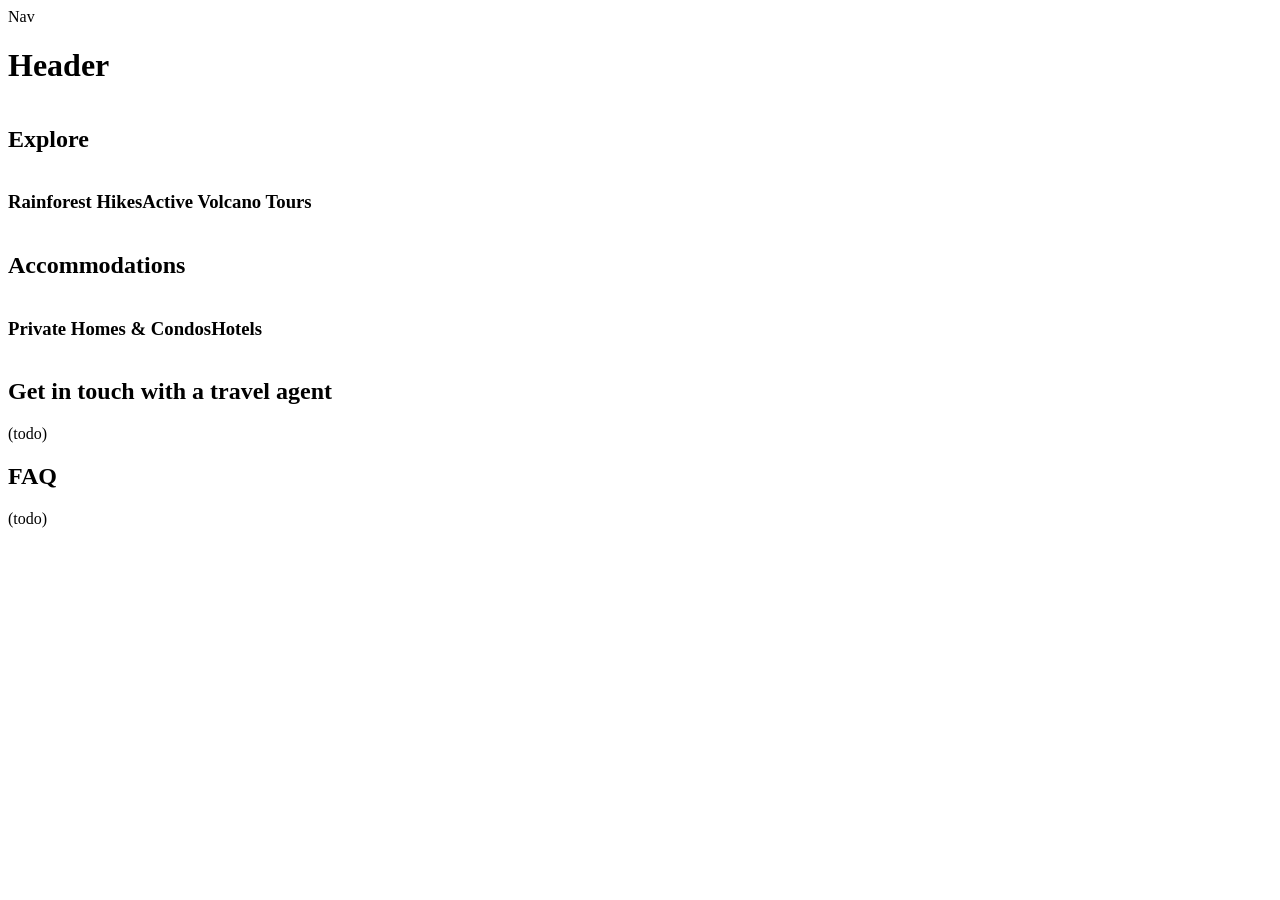
==== index.html @ 8fa53aa5 "Set up basic structure" ====
<!doctype html>
<html lang="en">
  <head>
    <title>Taniti</title>
    <link rel="stylesheet" href="styles.css" />
  </head>
  <body>
    <div class="flex-column">
      <nav>Nav</nav>
      <header><h1>Header</h1></header>
      <main>
        <div>
          <h2>Explore</h2>
          <div class="flex-row">
            <div><h3>Rainforest Hikes</h3></div>
            <div><h3>Active Volcano Tours</h3></div>
          </div>
        </div>
        <div>
          <h2>Accommodations</h2>
          <div class="flex-row">
            <div><h3>Private Homes & Condos</h3></div>
            <div><h3>Hotels</h3></div>
          </div>
        </div>
        <div>
          <h2>Get in touch with a travel agent</h2>
          <form>(todo)</form>
        </div>
        <div>
          <h2>FAQ</h2>
          (todo)
        </div>
      </main>
    </div>
  </body>
</html>
---- styles.css ----
.flex-column {
  display: flex;
  flex-direction: column;
}

.flex-row {
  display: flex;
  flex-direction: row;
}
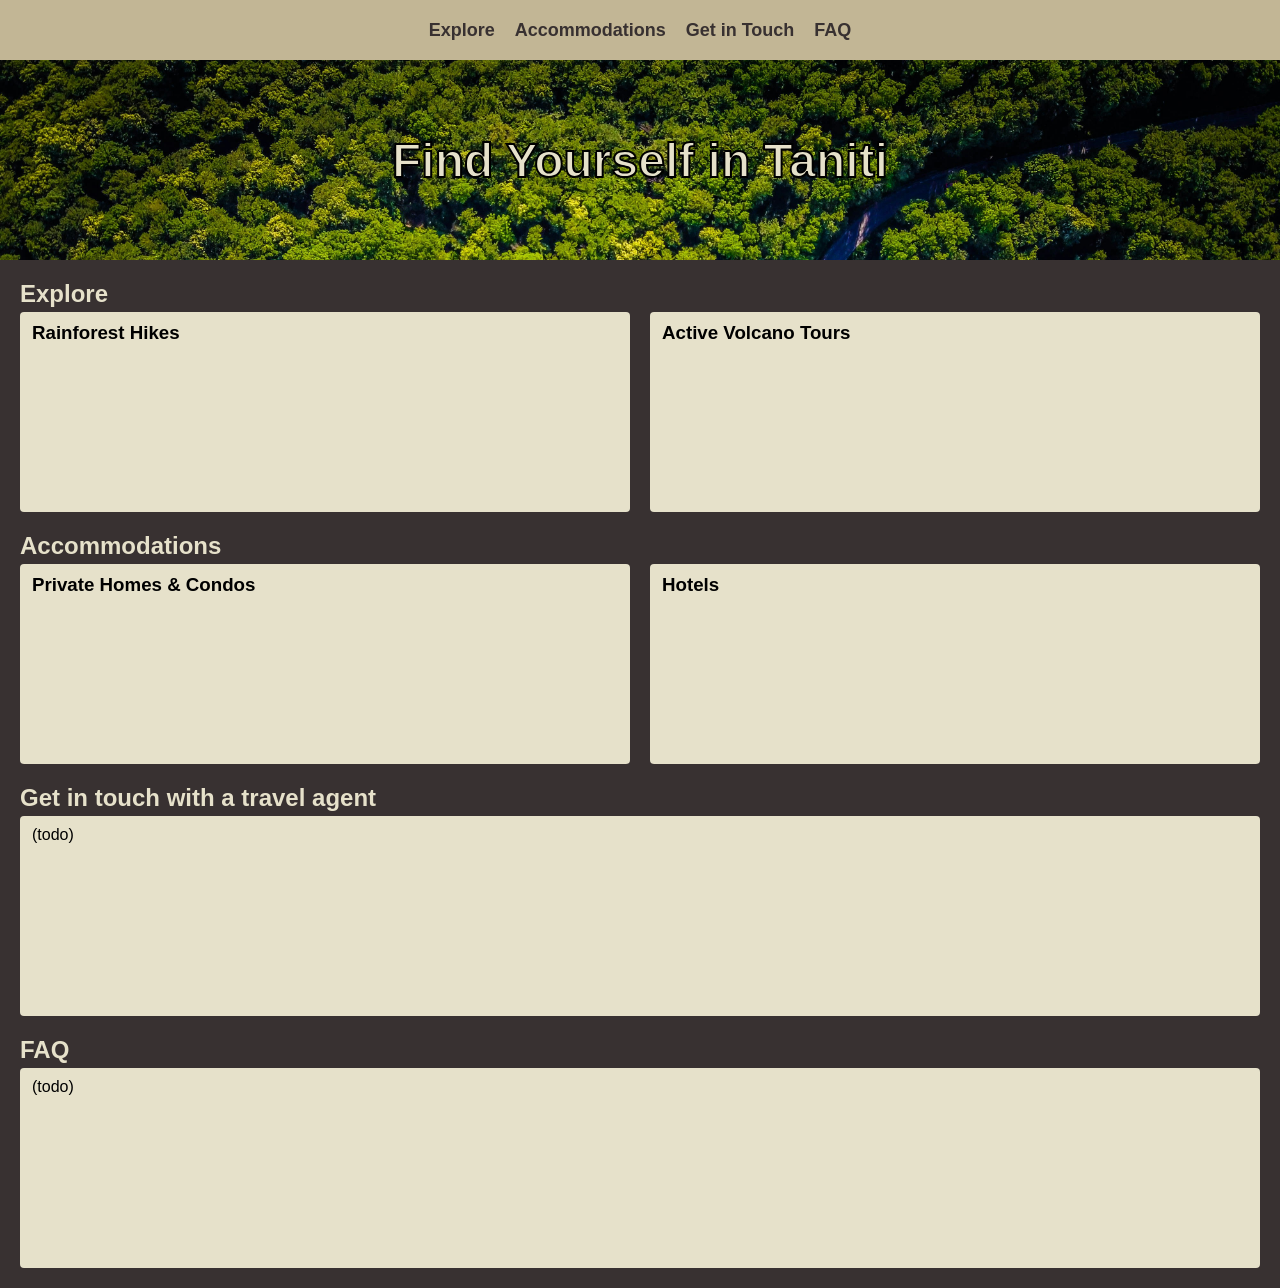
==== commit cd84c226: "Styling" ====
--- a/index.html
+++ b/index.html
@@ -6,30 +6,34 @@
   </head>
   <body>
     <div class="flex-column">
-      <nav>Nav</nav>
-      <header><h1>Header</h1></header>
+      <nav class="flex-row">
+        <a href="#Explore">Explore</a
+        ><a href="#Accommodations">Accommodations</a
+        ><a href="#Touch">Get in Touch</a><a href="#FAQ">FAQ</a>
+      </nav>
+      <header><h1>Find Yourself in Taniti</h1></header>
       <main>
         <div>
-          <h2>Explore</h2>
+          <h2 id="Explore">Explore</h2>
           <div class="flex-row">
-            <div><h3>Rainforest Hikes</h3></div>
-            <div><h3>Active Volcano Tours</h3></div>
+            <div class="card"><h3>Rainforest Hikes</h3></div>
+            <div class="card"><h3>Active Volcano Tours</h3></div>
           </div>
         </div>
         <div>
-          <h2>Accommodations</h2>
+          <h2 id="Accommodations">Accommodations</h2>
           <div class="flex-row">
-            <div><h3>Private Homes & Condos</h3></div>
-            <div><h3>Hotels</h3></div>
+            <div class="card"><h3>Private Homes & Condos</h3></div>
+            <div class="card"><h3>Hotels</h3></div>
           </div>
         </div>
         <div>
-          <h2>Get in touch with a travel agent</h2>
-          <form>(todo)</form>
+          <h2 id="Touch">Get in touch with a travel agent</h2>
+          <div class="card"><form>(todo)</form></div>
         </div>
         <div>
-          <h2>FAQ</h2>
-          (todo)
+          <h2 id="FAQ">FAQ</h2>
+          <div class="card">(todo)</div>
         </div>
       </main>
     </div>
--- a/styles.css
+++ b/styles.css
@@ -1,3 +1,14 @@
+* {
+  margin: 0;
+  padding: 0;
+  box-sizing: border-box;
+}
+
+html {
+  background-color: #383131;
+  font-family: "Roboto", sans-serif;
+}
+
 .flex-column {
   display: flex;
   flex-direction: column;
@@ -5,5 +16,68 @@
 
 .flex-row {
   display: flex;
-  flex-direction: row;
+  gap: 20px;
 }
+
+nav {
+  display: flex;
+  align-items: center;
+  justify-content: center;
+  gap: 20px;
+  height: 60px;
+  background-color: #c2b695;
+  font-size: 18px;
+}
+
+nav a {
+  color: #383131;
+  text-decoration: none;
+  font-weight: bold;
+}
+
+nav a:hover {
+  text-decoration: underline;
+  text-decoration-style: dashed;
+}
+
+header {
+  height: 200px;
+  line-height: 200px;
+  background-color: #343e61;
+  text-align: center;
+  background-image: url("./imgs/vlad-hilitanu-pt7QzB4ZLWw-unsplash.jpg");
+  background-size: cover;
+}
+
+header h1 {
+  display: inline-block;
+  vertical-align: middle;
+  -webkit-text-stroke: 2px #000;
+  font-size: 48px;
+}
+
+h1,
+h2 {
+  color: #e6e1ca;
+}
+
+h2 {
+  margin-bottom: 4px;
+}
+
+main {
+  width: 100%;
+  margin: 0 auto;
+}
+
+main > div {
+  margin: 20px;
+}
+
+.card {
+  height: 200px;
+  background-color: #e6e1ca;
+  border-radius: 4px;
+  flex: 1;
+  padding: 10px 12px;
+}
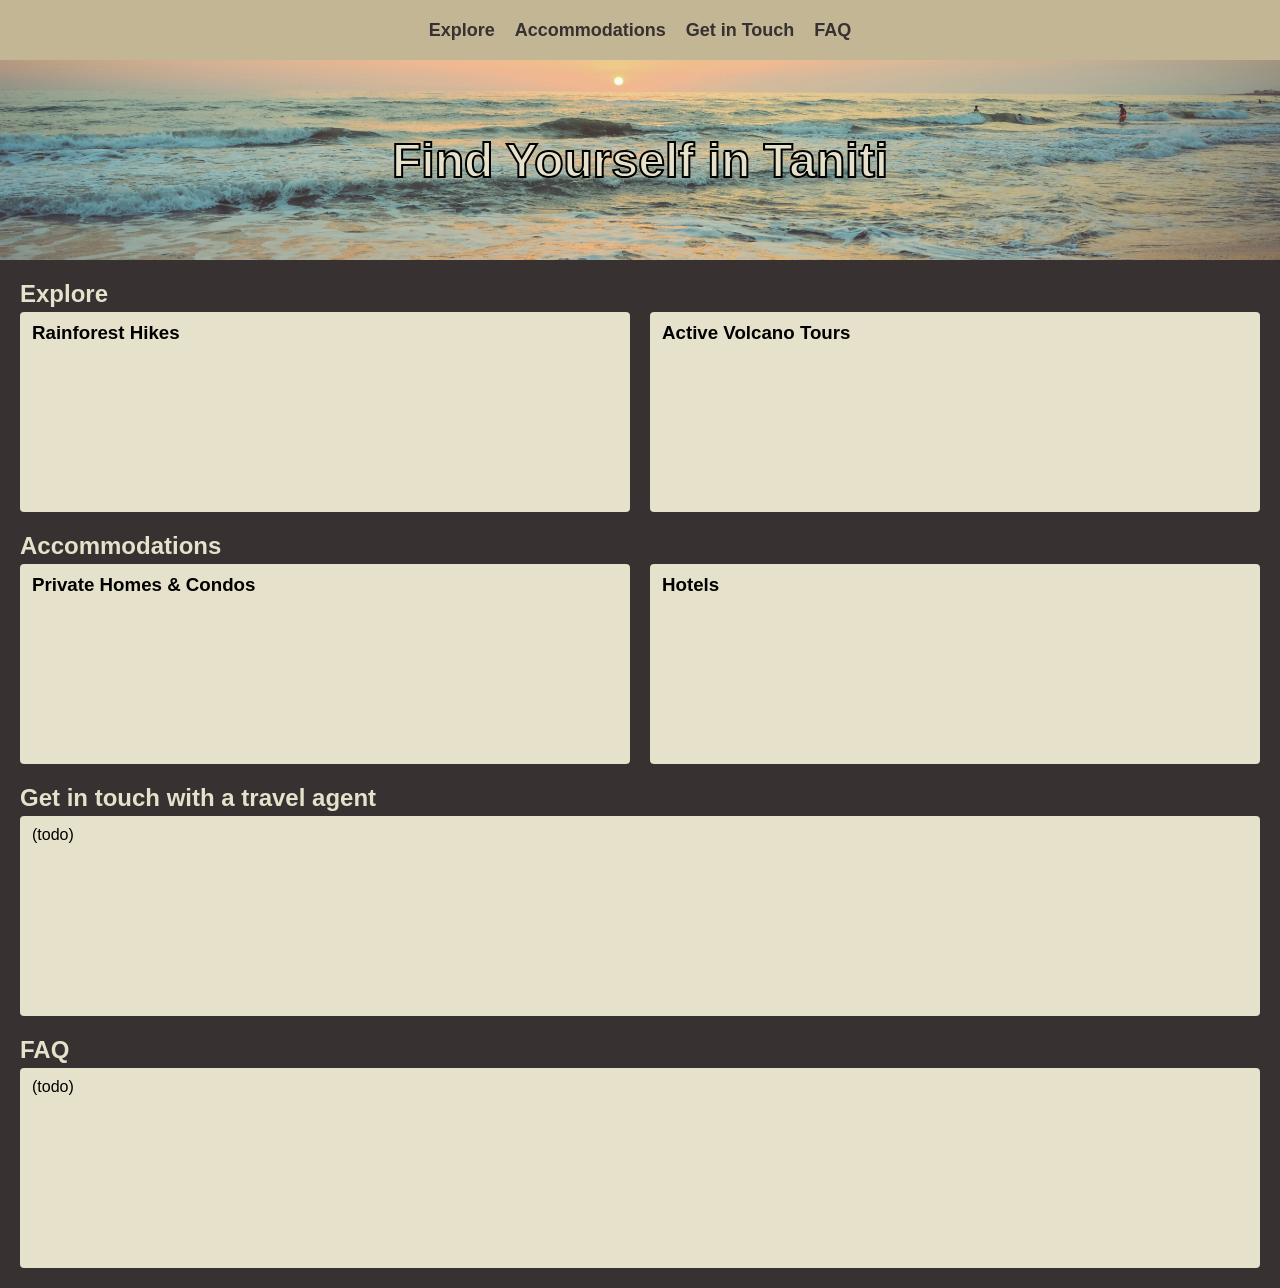
==== commit 75bcd16f: "Add third header image" ====
--- a/index.html
+++ b/index.html
@@ -11,7 +11,12 @@
         ><a href="#Accommodations">Accommodations</a
         ><a href="#Touch">Get in Touch</a><a href="#FAQ">FAQ</a>
       </nav>
-      <header><h1>Find Yourself in Taniti</h1></header>
+      <header>
+        <div class="bg bg1"></div>
+        <div class="bg bg2"></div>
+        <div class="bg bg3"></div>
+        <h1>Find Yourself in Taniti</h1>
+      </header>
       <main>
         <div>
           <h2 id="Explore">Explore</h2>
--- a/styles.css
+++ b/styles.css
@@ -41,19 +41,67 @@
 }
 
 header {
+  position: relative;
   height: 200px;
   line-height: 200px;
   background-color: #343e61;
   text-align: center;
+  overflow: hidden;
+}
+
+header .bg {
+  position: absolute;
+  inset: 0;
+  background-size: cover;
+  background-position: center;
+  background-repeat: no-repeat;
+  will-change: opacity;
+  animation: crossfade 18s ease-in-out infinite;
+}
+
+header .bg1 {
   background-image: url("./imgs/vlad-hilitanu-pt7QzB4ZLWw-unsplash.jpg");
-  background-size: cover;
+  z-index: 0;
+}
+
+header .bg2 {
+  background-image: url("./imgs/alain-bonnardeaux-tLxGw_ITs7k-unsplash.jpg");
+  animation-delay: -6s;
+  z-index: 1;
+}
+
+header .bg3 {
+  background-image: url("./imgs/camille-minouflet-d7M5Xramf8g-unsplash.jpg");
+  background-position: center calc(50% + 20px);
+  animation-delay: -12s;
+  z-index: 2;
 }
 
 header h1 {
+  position: relative;
+  z-index: 3;
   display: inline-block;
   vertical-align: middle;
   -webkit-text-stroke: 2px #000;
-  font-size: 48px;
+  font-size: clamp(1.5rem, 4vw + 1rem, 3rem);
+}
+
+@keyframes crossfade {
+  0% {
+    opacity: 1;
+  }
+  22.222% {
+    opacity: 1;
+  }
+  33.333% {
+    opacity: 0;
+  }
+  88.888% {
+    opacity: 0;
+  }
+  100% {
+    opacity: 1;
+  }
 }
 
 h1,
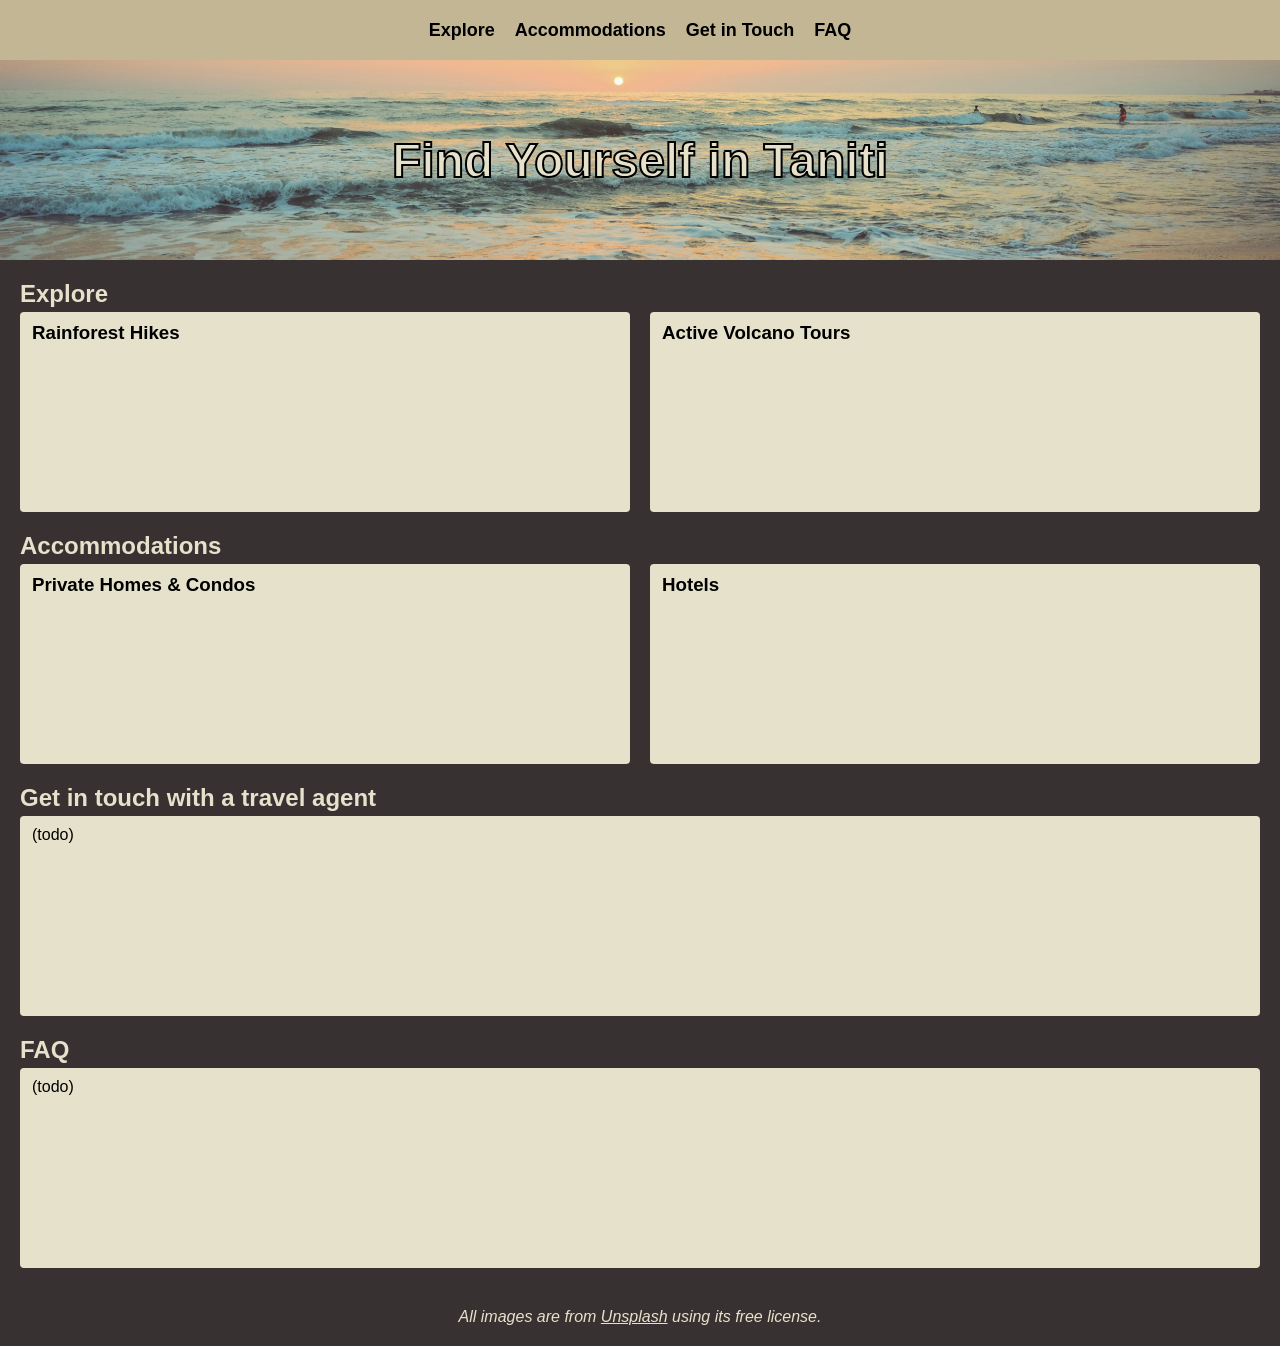
==== commit b227db56: "Styling, Unsplash credit" ====
--- a/index.html
+++ b/index.html
@@ -41,6 +41,18 @@
           <div class="card">(todo)</div>
         </div>
       </main>
+      <footer>
+        <em>
+          All images are from
+          <a
+            href="https://unsplash.com"
+            target="_blank"
+            rel="noopener noreferrer"
+            >Unsplash</a
+          >
+          using its free license.</em
+        >
+      </footer>
     </div>
   </body>
 </html>
--- a/styles.css
+++ b/styles.css
@@ -30,12 +30,13 @@
 }
 
 nav a {
-  color: #383131;
+  color: black;
   text-decoration: none;
   font-weight: bold;
 }
 
 nav a:hover {
+  color: #383131;
   text-decoration: underline;
   text-decoration-style: dashed;
 }
@@ -129,3 +130,13 @@
   flex: 1;
   padding: 10px 12px;
 }
+
+footer {
+  margin: 20px 0;
+  color: #e6e1ca;
+  text-align: center;
+}
+
+footer a {
+  color: #e6e1ca;
+}
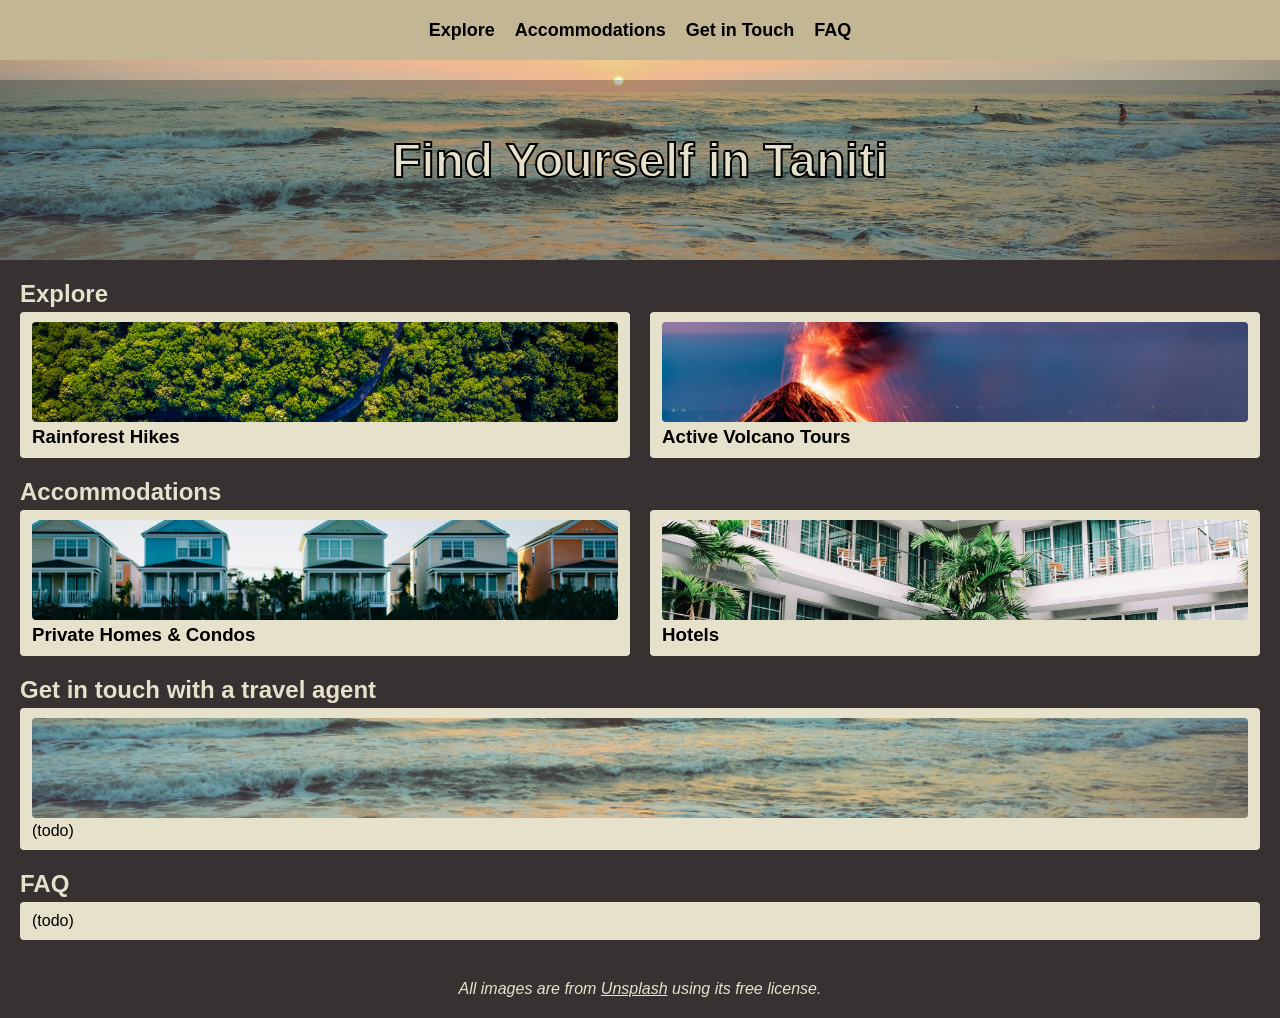
==== commit e0404378: "Add more images and darken header" ====
--- a/index.html
+++ b/index.html
@@ -21,20 +21,35 @@
         <div>
           <h2 id="Explore">Explore</h2>
           <div class="flex-row">
-            <div class="card"><h3>Rainforest Hikes</h3></div>
-            <div class="card"><h3>Active Volcano Tours</h3></div>
+            <div class="card">
+              <img src="imgs\vlad-hilitanu-pt7QzB4ZLWw-unsplash.jpg" />
+              <h3>Rainforest Hikes</h3>
+            </div>
+            <div class="card">
+              <img src="imgs\alain-bonnardeaux-tLxGw_ITs7k-unsplash.jpg" />
+              <h3>Active Volcano Tours</h3>
+            </div>
           </div>
         </div>
         <div>
           <h2 id="Accommodations">Accommodations</h2>
           <div class="flex-row">
-            <div class="card"><h3>Private Homes & Condos</h3></div>
-            <div class="card"><h3>Hotels</h3></div>
+            <div class="card">
+              <img src="imgs\sandra-seitamaa-aerb5gwZ4vg-unsplash.jpg" />
+              <h3>Private Homes & Condos</h3>
+            </div>
+            <div class="card">
+              <img src="imgs\francesca-saraco-_dS27XGgRyQ-unsplash.jpg" />
+              <h3>Hotels</h3>
+            </div>
           </div>
         </div>
         <div>
           <h2 id="Touch">Get in touch with a travel agent</h2>
-          <div class="card"><form>(todo)</form></div>
+          <div class="card">
+            <img src="imgs\camille-minouflet-d7M5Xramf8g-unsplash.jpg" />
+            <form>(todo)</form>
+          </div>
         </div>
         <div>
           <h2 id="FAQ">FAQ</h2>
--- a/styles.css
+++ b/styles.css
@@ -61,18 +61,24 @@
 }
 
 header .bg1 {
-  background-image: url("./imgs/vlad-hilitanu-pt7QzB4ZLWw-unsplash.jpg");
+  background-image:
+    linear-gradient(rgba(0, 0, 0, 0.25), rgba(0, 0, 0, 0.25)),
+    url("./imgs/vlad-hilitanu-pt7QzB4ZLWw-unsplash.jpg");
   z-index: 0;
 }
 
 header .bg2 {
-  background-image: url("./imgs/alain-bonnardeaux-tLxGw_ITs7k-unsplash.jpg");
+  background-image:
+    linear-gradient(rgba(0, 0, 0, 0.25), rgba(0, 0, 0, 0.25)),
+    url("./imgs/alain-bonnardeaux-tLxGw_ITs7k-unsplash.jpg");
   animation-delay: -6s;
   z-index: 1;
 }
 
 header .bg3 {
-  background-image: url("./imgs/camille-minouflet-d7M5Xramf8g-unsplash.jpg");
+  background-image:
+    linear-gradient(rgba(0, 0, 0, 0.25), rgba(0, 0, 0, 0.25)),
+    url("./imgs/camille-minouflet-d7M5Xramf8g-unsplash.jpg");
   background-position: center calc(50% + 20px);
   animation-delay: -12s;
   z-index: 2;
@@ -124,11 +130,17 @@
 }
 
 .card {
-  height: 200px;
   background-color: #e6e1ca;
   border-radius: 4px;
   flex: 1;
   padding: 10px 12px;
+}
+
+.card img {
+  width: 100%;
+  height: 100px;
+  object-fit: cover;
+  border-radius: 4px;
 }
 
 footer {
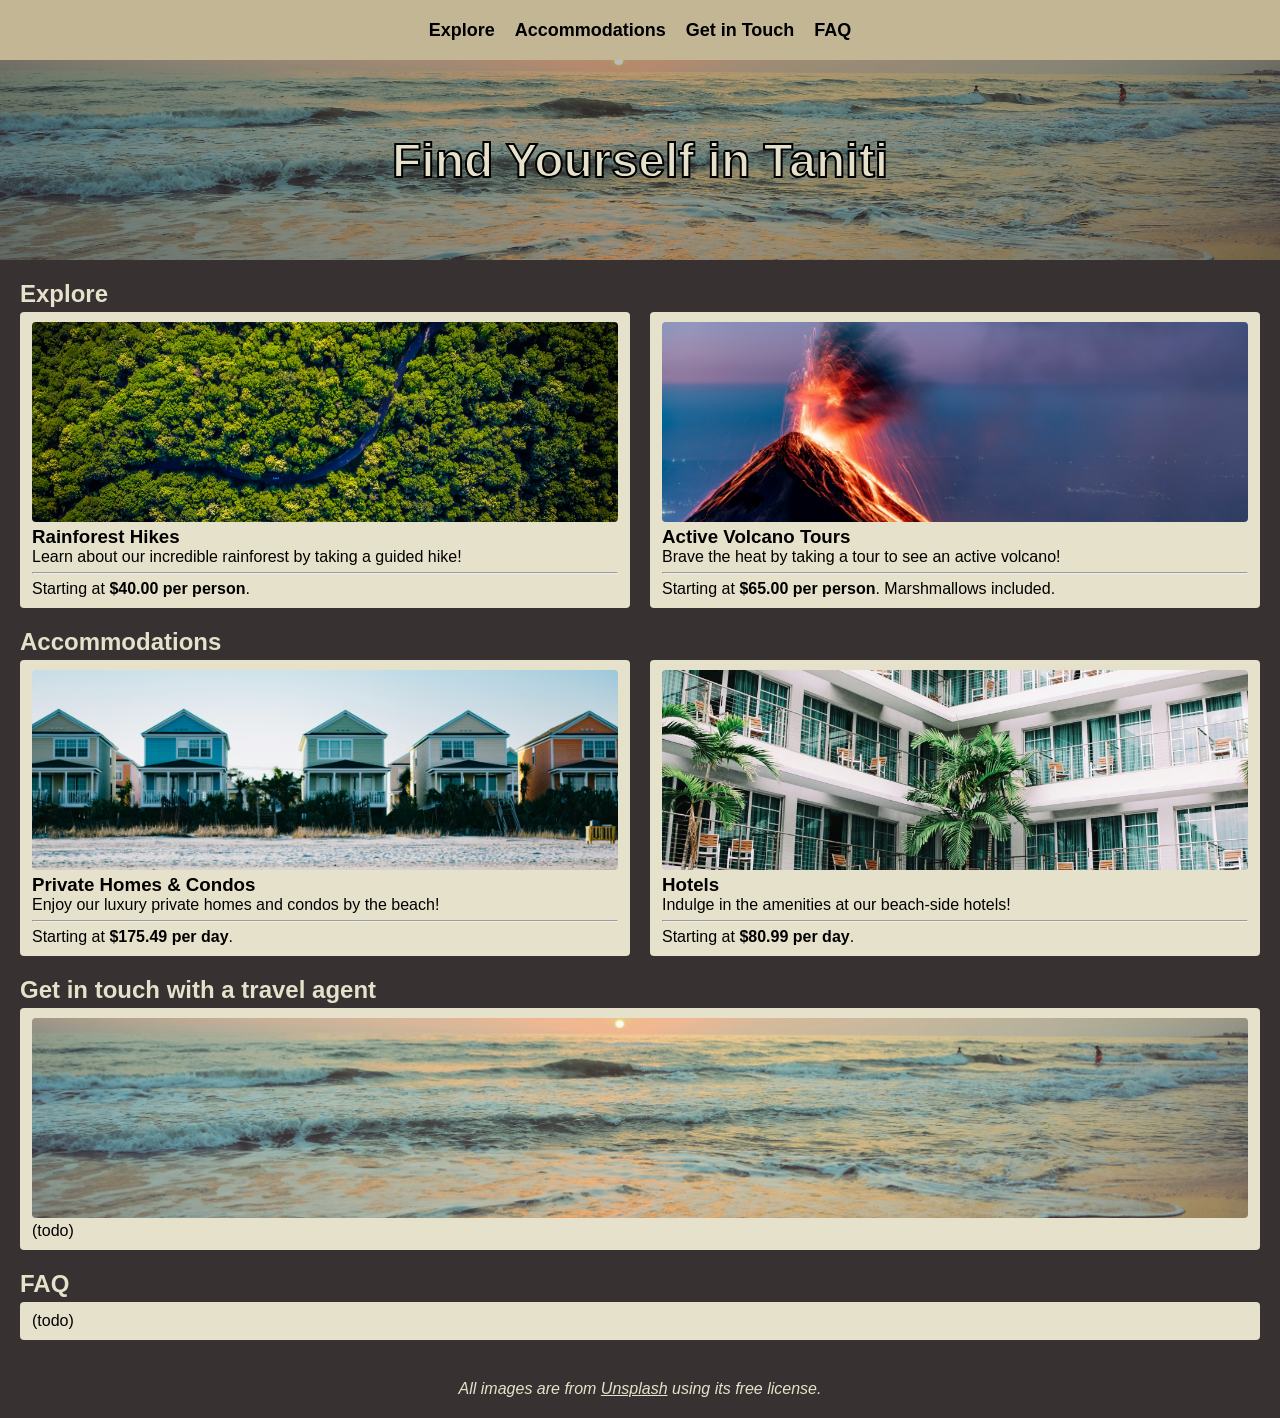
==== commit 3347df79: "Add card details" ====
--- a/index.html
+++ b/index.html
@@ -24,10 +24,21 @@
             <div class="card">
               <img src="imgs\vlad-hilitanu-pt7QzB4ZLWw-unsplash.jpg" />
               <h3>Rainforest Hikes</h3>
+              <p>
+                Learn about our incredible rainforest by taking a guided hike!
+              </p>
+              <hr />
+              <p>Starting at <strong>$40.00 per person</strong>.</p>
             </div>
             <div class="card">
               <img src="imgs\alain-bonnardeaux-tLxGw_ITs7k-unsplash.jpg" />
               <h3>Active Volcano Tours</h3>
+              <p>Brave the heat by taking a tour to see an active volcano!</p>
+              <hr />
+              <p>
+                Starting at <strong>$65.00 per person</strong>. Marshmallows
+                included.
+              </p>
             </div>
           </div>
         </div>
@@ -37,10 +48,16 @@
             <div class="card">
               <img src="imgs\sandra-seitamaa-aerb5gwZ4vg-unsplash.jpg" />
               <h3>Private Homes & Condos</h3>
+              <p>Enjoy our luxury private homes and condos by the beach!</p>
+              <hr />
+              <p>Starting at <strong>$175.49 per day</strong>.</p>
             </div>
             <div class="card">
               <img src="imgs\francesca-saraco-_dS27XGgRyQ-unsplash.jpg" />
               <h3>Hotels</h3>
+              <p>Indulge in the amenities at our beach-side hotels!</p>
+              <hr />
+              <p>Starting at <strong>$80.99 per day</strong>.</p>
             </div>
           </div>
         </div>
--- a/styles.css
+++ b/styles.css
@@ -79,7 +79,6 @@
   background-image:
     linear-gradient(rgba(0, 0, 0, 0.25), rgba(0, 0, 0, 0.25)),
     url("./imgs/camille-minouflet-d7M5Xramf8g-unsplash.jpg");
-  background-position: center calc(50% + 20px);
   animation-delay: -12s;
   z-index: 2;
 }
@@ -138,7 +137,7 @@
 
 .card img {
   width: 100%;
-  height: 100px;
+  height: 200px;
   object-fit: cover;
   border-radius: 4px;
 }
@@ -152,3 +151,7 @@
 footer a {
   color: #e6e1ca;
 }
+
+hr {
+  margin: 6px 0;
+}
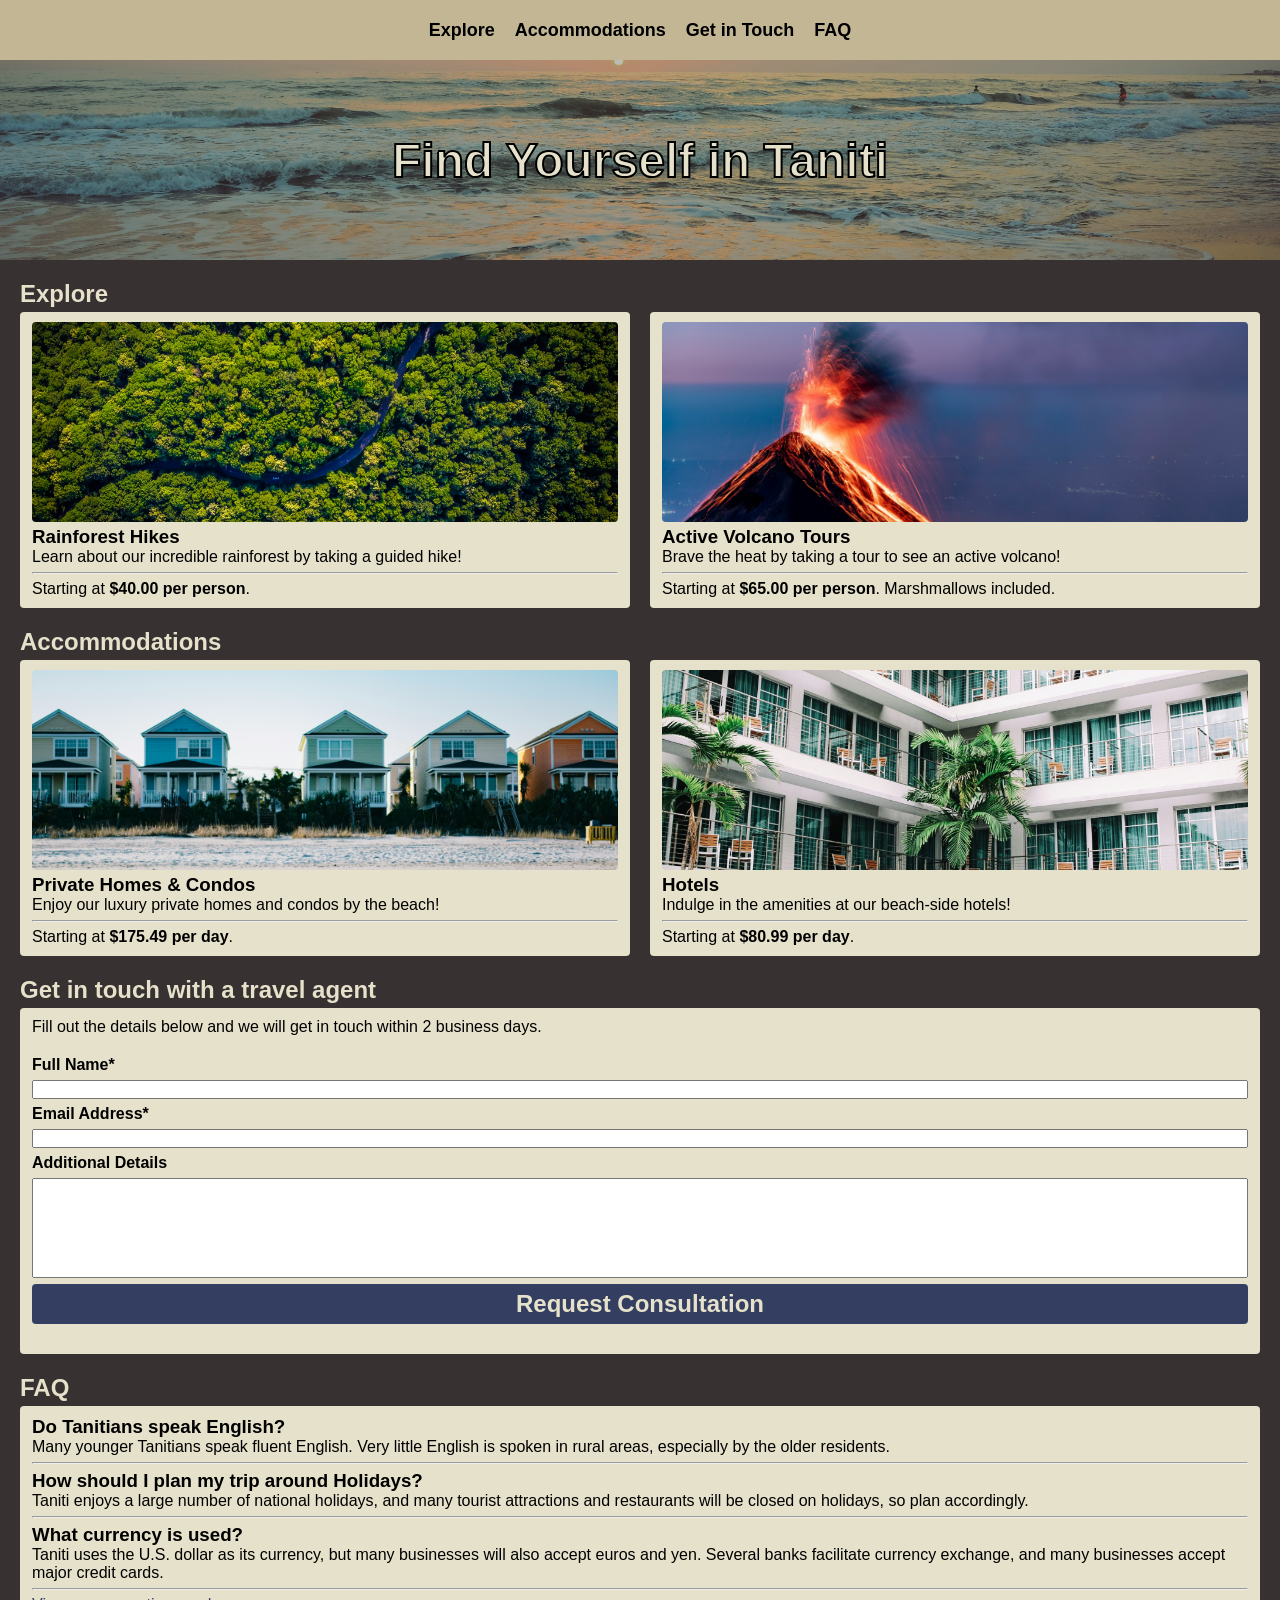
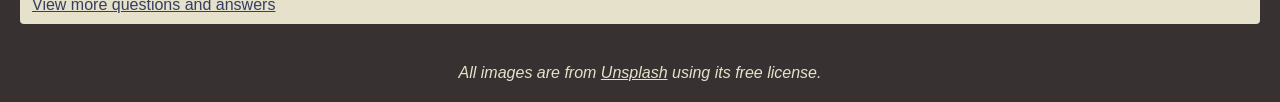
==== commit eda6330d: "Add FAQ" ====
--- a/index.html
+++ b/index.html
@@ -22,7 +22,10 @@
           <h2 id="Explore">Explore</h2>
           <div class="flex-row">
             <div class="card">
-              <img src="imgs\vlad-hilitanu-pt7QzB4ZLWw-unsplash.jpg" />
+              <img
+                class="card-img"
+                src="imgs\vlad-hilitanu-pt7QzB4ZLWw-unsplash.jpg"
+              />
               <h3>Rainforest Hikes</h3>
               <p>
                 Learn about our incredible rainforest by taking a guided hike!
@@ -31,7 +34,10 @@
               <p>Starting at <strong>$40.00 per person</strong>.</p>
             </div>
             <div class="card">
-              <img src="imgs\alain-bonnardeaux-tLxGw_ITs7k-unsplash.jpg" />
+              <img
+                class="card-img"
+                src="imgs\alain-bonnardeaux-tLxGw_ITs7k-unsplash.jpg"
+              />
               <h3>Active Volcano Tours</h3>
               <p>Brave the heat by taking a tour to see an active volcano!</p>
               <hr />
@@ -46,14 +52,20 @@
           <h2 id="Accommodations">Accommodations</h2>
           <div class="flex-row">
             <div class="card">
-              <img src="imgs\sandra-seitamaa-aerb5gwZ4vg-unsplash.jpg" />
+              <img
+                class="card-img"
+                src="imgs\sandra-seitamaa-aerb5gwZ4vg-unsplash.jpg"
+              />
               <h3>Private Homes & Condos</h3>
               <p>Enjoy our luxury private homes and condos by the beach!</p>
               <hr />
               <p>Starting at <strong>$175.49 per day</strong>.</p>
             </div>
             <div class="card">
-              <img src="imgs\francesca-saraco-_dS27XGgRyQ-unsplash.jpg" />
+              <img
+                class="card-img"
+                src="imgs\francesca-saraco-_dS27XGgRyQ-unsplash.jpg"
+              />
               <h3>Hotels</h3>
               <p>Indulge in the amenities at our beach-side hotels!</p>
               <hr />
@@ -63,14 +75,50 @@
         </div>
         <div>
           <h2 id="Touch">Get in touch with a travel agent</h2>
-          <div class="card">
-            <img src="imgs\camille-minouflet-d7M5Xramf8g-unsplash.jpg" />
-            <form>(todo)</form>
+          <div class="flex-column card">
+            <p>
+              Fill out the details below and we will get in touch within 2
+              business days.
+            </p>
+            <form>
+              <label for="name">Full Name*</label>
+              <input id="name" type="text" name="name" />
+
+              <label for="email">Email Address*</label>
+              <input id="email" type="email" name="email" />
+
+              <label for="message">Additional Details</label>
+              <textarea id="message" name="message" rows="4"></textarea>
+
+              <button type="submit">Request Consultation</button>
+            </form>
           </div>
         </div>
         <div>
           <h2 id="FAQ">FAQ</h2>
-          <div class="card">(todo)</div>
+          <div class="card">
+            <h3>Do Tanitians speak English?</h3>
+            <p>
+              Many younger Tanitians speak fluent English. Very little English
+              is spoken in rural areas, especially by the older residents.
+            </p>
+            <hr />
+            <h3>How should I plan my trip around Holidays?</h3>
+            <p>
+              Taniti enjoys a large number of national holidays, and many
+              tourist attractions and restaurants will be closed on holidays, so
+              plan accordingly.
+            </p>
+            <hr />
+            <h3>What currency is used?</h3>
+            <p>
+              Taniti uses the U.S. dollar as its currency, but many businesses
+              will also accept euros and yen. Several banks facilitate currency
+              exchange, and many businesses accept major credit cards.
+            </p>
+            <hr />
+            <a href="faq.html">View more questions and answers</a>
+          </div>
         </div>
       </main>
       <footer>
--- a/styles.css
+++ b/styles.css
@@ -135,11 +135,15 @@
   padding: 10px 12px;
 }
 
-.card img {
+.card-img {
   width: 100%;
   height: 200px;
   object-fit: cover;
   border-radius: 4px;
+}
+
+.card a {
+  color: #343e61;
 }
 
 footer {
@@ -155,3 +159,34 @@
 hr {
   margin: 6px 0;
 }
+
+form {
+  margin: 20px 0;
+  display: flex;
+  flex-direction: column;
+  gap: 6px;
+}
+
+label {
+  font-weight: bold;
+}
+
+#message {
+  min-height: 100px;
+  resize: none;
+}
+
+button {
+  padding: 6px;
+  border: none;
+  border-radius: 4px;
+  background-color: #343e61;
+  color: #e6e1ca;
+  font-weight: bold;
+  font-size: 24px;
+}
+
+button:hover {
+  background-color: #383131;
+  cursor: pointer;
+}
